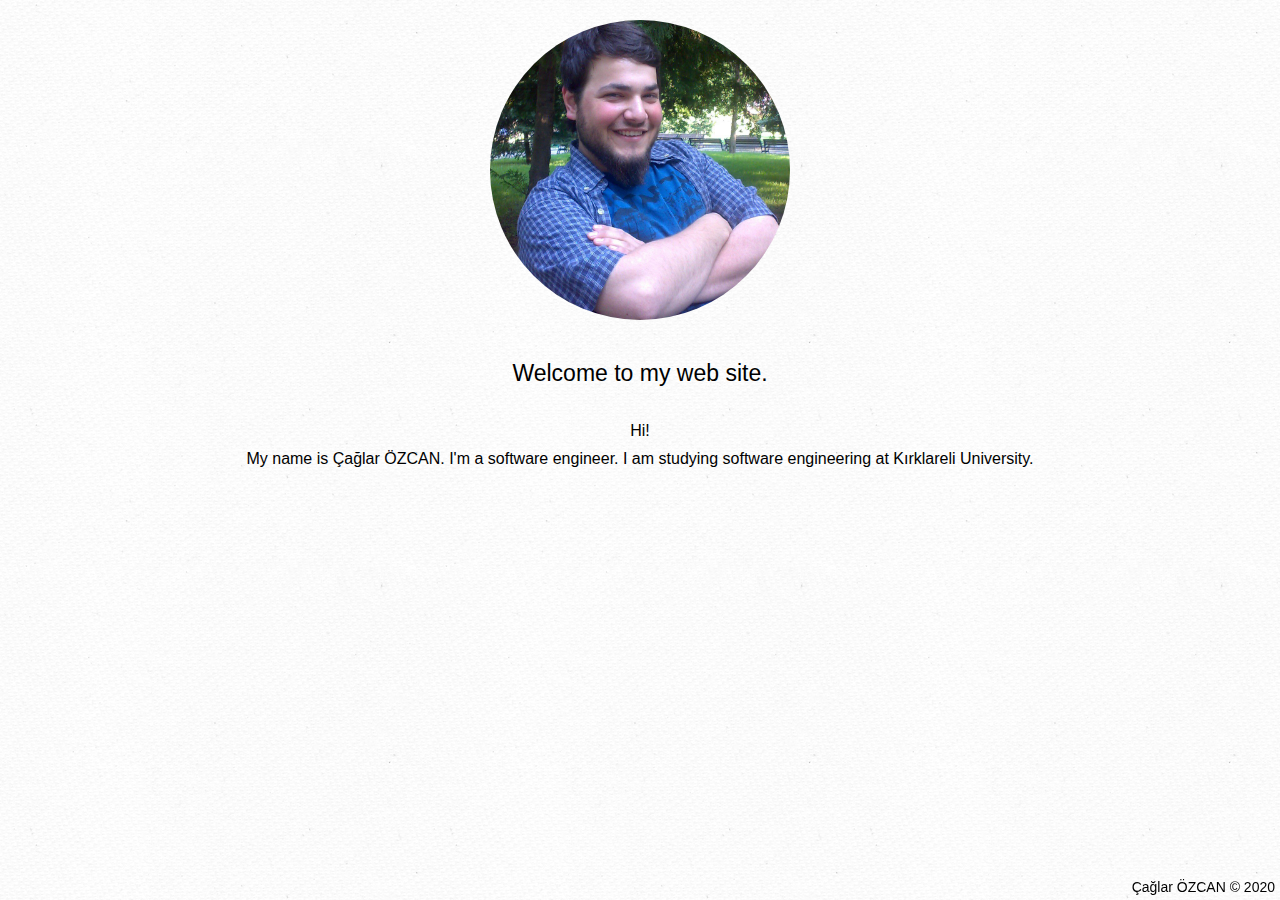
==== index.html @ 8995b4f0 "Add files via upload" ====
<!DOCTYPE html>
<html lang="en">
<head>
    <meta charset="UTF-8">
    <meta name="viewport" content="width=device-width, initial-scale=1.0">
    <title>Çağlar ÖZCAN Personal Web Site</title>
    <link rel="stylesheet" href="Content/style/style.css">
</head>
<body>

    <header></header>

    <div id="content">

        <h1>Welcome to my web site.</h1>

        <p>
            Hi!
        </p>

        <p>
            My name is Çağlar ÖZCAN. I'm a software engineer. I am studying software engineering at Kırklareli University.
        </p>

    </div>

    <footer>
        Çağlar ÖZCAN &copy; 2020
    </footer>

</body>
</html>
---- Content/style/style.css ----
html, body, div, p, span, ol, ul, li, a, header, section, nav, footer{
    box-sizing: border-box;
    margin: 0;
    padding: 0;
    font-size: 100%;
    font-family: 'Lucida Sans', 'Lucida Sans Regular', 'Lucida Grande', 'Lucida Sans Unicode', Geneva, Verdana, sans-serif;
}

body {
    background: url(../images/bg.jpg);
}

ul {
    list-style-type: none;
}

a{
    color:#0088cc;
    text-decoration: none;
}

a:hover{
    text-decoration: underline;
}

header{
    width:300px;
    height: 300px;
    margin: 20px auto;
    border-radius: 150px;
    background: url(../images/profile.jpg) no-repeat center;
    background-size: cover;
}

#content{
    width:900px;
    margin: 0 auto;
}

#content h1{
    display: block;
    width:100%;
    text-align: center;
    font-weight: 500;
    font-size: 23px;
    margin:40px 0 30px 0;
}

#content p{
    display: block;
    padding:5px;
    text-align: center;
}

footer{
    position: fixed;
    bottom:0;
    left:0;
    right:0;
    padding:5px;
    text-align: right;
    font-size:14px;
}
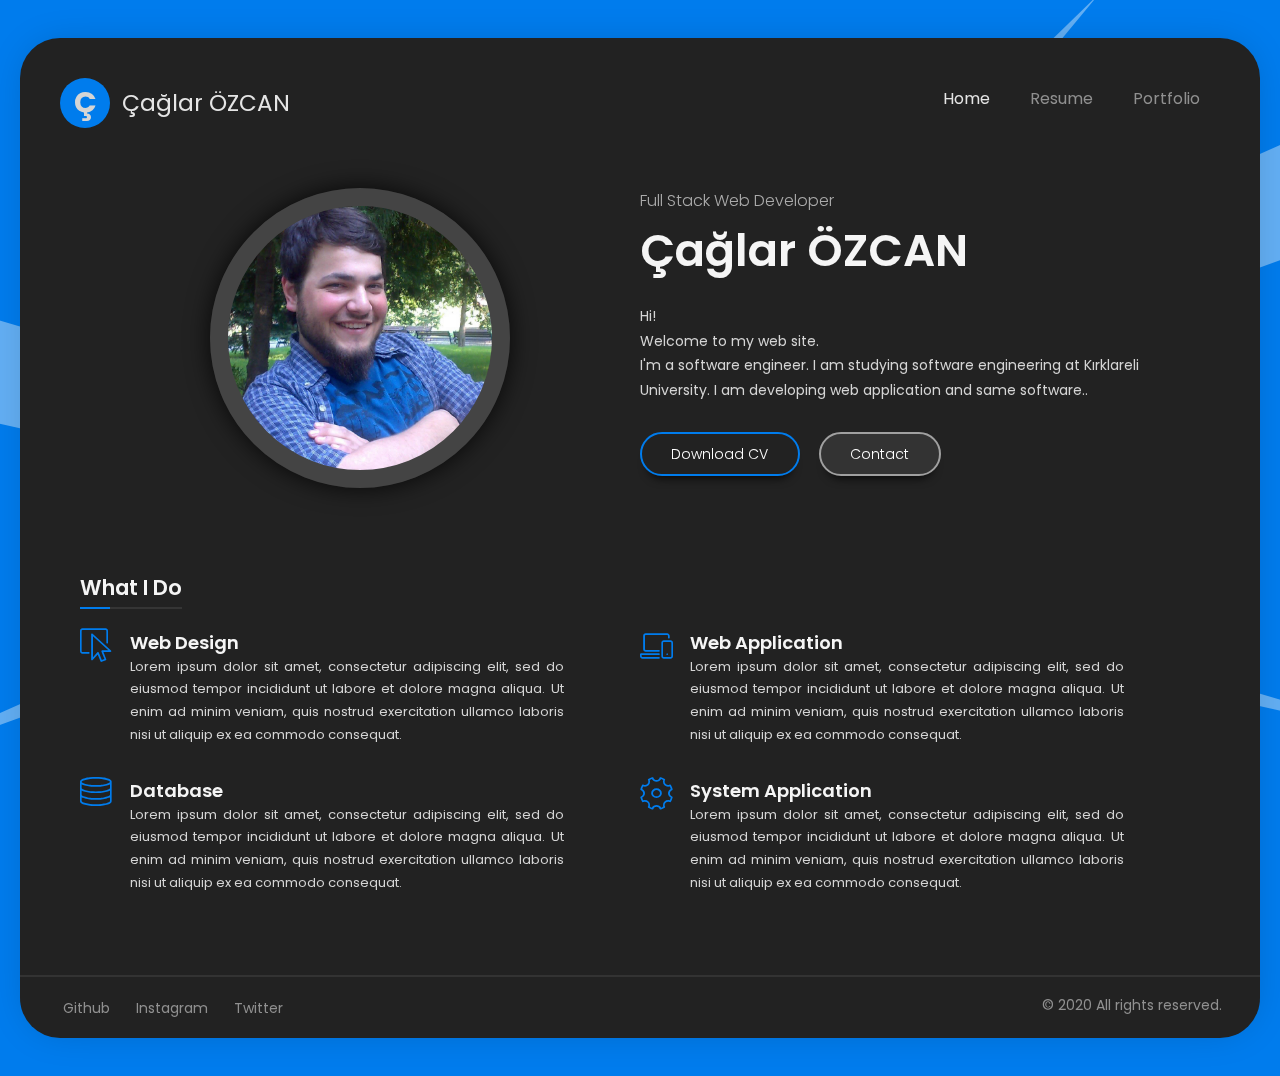
==== commit 4b9cac6f: "Add files via upload" ====
--- a/index.html
+++ b/index.html
@@ -1,32 +1,145 @@
-<!DOCTYPE html>
+﻿<!DOCTYPE html>
 <html lang="en">
 <head>
-    <meta charset="UTF-8">
-    <meta name="viewport" content="width=device-width, initial-scale=1.0">
-    <title>Çağlar ÖZCAN Personal Web Site</title>
-    <link rel="stylesheet" href="Content/style/style.css">
+	<meta charset="UTF-8">
+	<meta name="viewport" content="width=device-width, initial-scale=1.0">
+	<title>Çağlar ÖZCAN | Personal Web Site</title>
+	<link href="Content/style/style.css" rel="stylesheet" />
+	<link href="Content/style/linearicons.css" rel="stylesheet" />
+	<link href="Content/images/logo.png" rel="icon" />
 </head>
 <body>
 
-    <header></header>
+	<div id="up-button">
+		<span class="lnr lnr-chevron-up"></span>
+	</div>
 
-    <div id="content">
+	<div id="content" class="transition-flip-in-right animated">
+		<!--Header-->
+		<header>
+			<div class="logo">
+				<span>Ç</span>
+				<p>Çağlar ÖZCAN</p>
+			</div>
+			<ul class="menu">
+				<li class="active"><a href="/index.html">Home</a></li>
+				<li><a href="/resume.html">Resume</a></li>
+				<li><a href="/portfolio.html">Portfolio</a></li>
+			</ul>
+		</header>
+		<!--Header-->
+		<!--Page Content-->
+		<div class="page-content">
+			<!--Page Slider-->
+			<div class="page-slider">
+				<div class="left">
+					<div class="home-photo">
 
-        <h1>Welcome to my web site.</h1>
+					</div>
+				</div>
+				<div class="right">
+					<h4> Full Stack Web Developer</h4>
+					<h1>Çağlar ÖZCAN</h1>
+					<p>
+						Hi!<br />
+						Welcome to my web site.<br />
+						I'm a software engineer. I am studying software engineering at Kırklareli University. I am developing web application and same software..
+					</p>
+					<p>
+						<a href="#" class="btn btn-primary">Download CV</a>
+						<a href="mailto:cglrozcan@gmail.com" class="btn btn-secondery">Contact</a>
+					</p>
+				</div>
+			</div>
+			<!--Page Slider-->
+			<!--What I Do-->
+			<div class="block">
+				<div class="block-title">
+					<h2>What I Do</h2>
+				</div>
+				<div class="block-content">
+					<!--İtem row-->
+					<div class="item-row">
+						<div class="item">
+							<div class="item-logo">
+								<span class="lnr lnr-select"></span>
+							</div>
+							<div class="item-content">
+								<h4>Web Design</h4>
+								<p>
+									Lorem ipsum dolor sit amet, consectetur adipiscing elit, sed do eiusmod tempor incididunt ut labore et dolore magna aliqua. Ut enim ad minim veniam, quis nostrud exercitation ullamco laboris nisi ut aliquip ex ea commodo consequat.
+								</p>
+							</div>
+						</div>
 
-        <p>
-            Hi!
-        </p>
+						<div class="item">
+							<div class="item-logo">
+								<span class="lnr lnr-laptop-phone"></span>
+							</div>
+							<div class="item-content">
+								<h4>Web Application</h4>
+								<p>
+									Lorem ipsum dolor sit amet, consectetur adipiscing elit, sed do eiusmod tempor incididunt ut labore et dolore magna aliqua. Ut enim ad minim veniam, quis nostrud exercitation ullamco laboris nisi ut aliquip ex ea commodo consequat.
+								</p>
+							</div>
+						</div>
+					</div>
+					<!--İtem row-->
+					<!--İtem row-->
+					<div class="item-row">
+						<div class="item">
+							<div class="item-logo">
+								<span class="lnr lnr-database"></span>
+							</div>
+							<div class="item-content">
+								<h4>Database</h4>
+								<p>
+									Lorem ipsum dolor sit amet, consectetur adipiscing elit, sed do eiusmod tempor incididunt ut labore et dolore magna aliqua. Ut enim ad minim veniam, quis nostrud exercitation ullamco laboris nisi ut aliquip ex ea commodo consequat.
+								</p>
+							</div>
+						</div>
 
-        <p>
-            My name is Çağlar ÖZCAN. I'm a software engineer. I am studying software engineering at Kırklareli University.
-        </p>
+						<div class="item">
+							<div class="item-logo">
+								<span class="lnr lnr-cog"></span>
+							</div>
+							<div class="item-content">
+								<h4>System Application</h4>
+								<p>
+									Lorem ipsum dolor sit amet, consectetur adipiscing elit, sed do eiusmod tempor incididunt ut labore et dolore magna aliqua. Ut enim ad minim veniam, quis nostrud exercitation ullamco laboris nisi ut aliquip ex ea commodo consequat.
+								</p>
+							</div>
+						</div>
+					</div>
+					<!--İtem row-->
+				</div>
+			</div>
+			<!--What I Do-->
 
-    </div>
+		</div>
+		<!--Page Content-->
+		<!--Footer-->
+		<footer>
 
-    <footer>
-        Çağlar ÖZCAN &copy; 2020
-    </footer>
+			<ul class="social">
+				<li>
+					<a href="https://github.com/caglarozcan" target="_blank">Github</a>
+				</li>
+				<li>
+					<a href="https://www.instagram.com/cahoocan" target="_blank">Instagram</a>
+				</li>
+				<li>
+					<a href="https://twitter.com/cglrozcn" target="_blank">Twitter</a>
+				</li>
+			</ul>
+
+			<div class="copy-text">
+				&copy; 2020 All rights reserved.
+			</div>
+
+		</footer>
+		<!--Footer-->
+	</div>
 
 </body>
 </html>--- a/Content/style/style.css
+++ b/Content/style/style.css
@@ -1,63 +1,627 @@
-html, body, div, p, span, ol, ul, li, a, header, section, nav, footer{
-    box-sizing: border-box;
-    margin: 0;
-    padding: 0;
-    font-size: 100%;
-    font-family: 'Lucida Sans', 'Lucida Sans Regular', 'Lucida Grande', 'Lucida Sans Unicode', Geneva, Verdana, sans-serif;
+﻿@import 'https://fonts.googleapis.com/css?family=Poppins:200,200i,300,300i,400,400i,500,500i,600,600i,700,700i';
+
+html, body, div, a, span, ul, ol, li, h1, h2, h3, h4, header, nav, section, article, footer, p {
+	box-sizing: border-box;
+	margin: 0;
+	padding: 0;
+	font-family: 'Poppins', sans-serif;
+}
+
+body, div {
+	font-size: 100%;
 }
 
 body {
-    background: url(../images/bg.jpg);
-}
-
-ul {
-    list-style-type: none;
-}
-
-a{
-    color:#0088cc;
-    text-decoration: none;
-}
-
-a:hover{
-    text-decoration: underline;
-}
-
-header{
-    width:300px;
-    height: 300px;
-    margin: 20px auto;
-    border-radius: 150px;
-    background: url(../images/profile.jpg) no-repeat center;
-    background-size: cover;
-}
-
-#content{
-    width:900px;
-    margin: 0 auto;
-}
-
-#content h1{
-    display: block;
-    width:100%;
-    text-align: center;
-    font-weight: 500;
-    font-size: 23px;
-    margin:40px 0 30px 0;
-}
-
-#content p{
-    display: block;
-    padding:5px;
-    text-align: center;
-}
-
-footer{
-    position: fixed;
-    bottom:0;
-    left:0;
-    right:0;
-    padding:5px;
-    text-align: right;
-    font-size:14px;
+	background: url(../images/main_bg.png) no-repeat #007CED;
+	background-size: cover;
+	background-attachment: fixed;
+	background-position: center center;
+	background-repeat: no-repeat;
+}
+
+/* width */
+::-webkit-scrollbar {
+	width: 5px;
+}
+
+/* Track */
+::-webkit-scrollbar-track {
+	background: #f1f1f1;
+}
+
+/* Handle */
+::-webkit-scrollbar-thumb {
+	background: #888;
+}
+
+	/* Handle on hover */
+	::-webkit-scrollbar-thumb:hover {
+		background: #888;
+	}
+
+#content {
+	width: 1240px;
+	margin: 40px auto 40px auto;
+	color: #d5d5d5;
+	display: flex;
+	flex-flow: column;
+	position: relative;
+	-webkit-box-flex: 0;
+	-ms-flex: 0 0 100%;
+	flex: 0 0 100%;
+	max-width: 1240px;
+	margin: 3% auto;
+	padding: 40px 0 0 0;
+	background-color: #222;
+	-webkit-box-shadow: 0 0 40px -10px rgba(0,0,0,.2);
+	-moz-box-shadow: 0 0 40px -10px rgba(0,0,0,.2);
+	box-shadow: 0 0 40px -10px rgba(0,0,0,.2);
+	border-radius: 40px;
+	-webkit-backface-visibility: hidden;
+	-moz-backface-visibility: hidden;
+	backface-visibility: hidden;
+	-webkit-box-direction: normal;
+}
+
+header {
+	width: 100%;
+	display: flex;
+	justify-content: space-between;
+	padding: 0 40px;
+}
+
+
+	header .logo span {
+		display: inline-block;
+		width: 50px;
+		height: 50px;
+		font-size: 30px;
+		background: #007CED;
+		border-radius: 25px;
+		text-align: center;
+		padding-top: 2px;
+		vertical-align: middle;
+		font-weight: 700;
+	}
+
+	header .logo p {
+		display: inline-block;
+		padding: 0 0 0 8px;
+		font-size: 23px;
+		vertical-align: middle;
+		color: #e5e5e5;
+	}
+
+	header .menu {
+		list-style-type: none;
+		display: table;
+	}
+
+		header .menu:after {
+			clear: both;
+		}
+
+		header .menu li {
+			float: left;
+			padding: 8px 20px;
+		}
+
+			header .menu li.active a {
+				color: #e5e5e5;
+			}
+
+			header .menu li a {
+				color: #909090;
+				text-decoration: none;
+			}
+
+				header .menu li a:hover {
+					color: #e5e5e5;
+				}
+
+.page-content {
+	display: block;
+	padding: 60px 60px 0 60px;
+}
+
+.page-slider {
+	width: 100%;
+	display: flex;
+	justify-content: space-between;
+}
+
+	.page-slider .left {
+		width: 50%;
+		text-align: center;
+	}
+
+	.page-slider .right {
+		width: 50%;
+	}
+
+	.page-slider .left .home-photo {
+		display: inline-block;
+		position: relative;
+		width: 300px;
+		height: 300px;
+		border-radius: 1000px;
+		overflow: hidden;
+		background-color: #444;
+		border: 18px solid #444;
+		-webkit-box-shadow: 0 0 25px 0 rgba(0,0,0,.8);
+		-moz-box-shadow: 0 0 25px 0 rgba(0,0,0,.8);
+		box-shadow: 0 0 25px 0 rgba(0,0,0,.8);
+		background: url(../images/profile.jpg) no-repeat center center;
+		background-size: cover;
+	}
+
+.page-content .right h4 {
+	font-size: 16px;
+	color: #aaa;
+	font-weight: 300;
+	margin-bottom: 10px;
+}
+
+.page-content .right h1 {
+	font-weight: 600;
+	font-style: normal;
+	color: #f5f5f5;
+	margin-bottom: 25px;
+	font-size: 45px;
+	line-height: 56px;
+}
+
+.page-content .right p {
+	font-size: 14px;
+	color: #d5d5d5;
+	margin: 0 0 10px 0;
+	line-height: 1.75em;
+}
+
+	.page-content .right p .btn {
+		margin-top: 20px;
+	}
+
+.page-title {
+	width: 100%;
+	position: relative;
+	background-color: #252525;
+	border-top: 2px solid #333;
+	border-bottom: 2px solid #333;
+	margin-top: 30px;
+	padding: 50px 60px;
+}
+
+	.page-title .page-subtitle {
+		display: inline-block;
+		position: absolute;
+		top: 0;
+		right: 70px;
+	}
+
+		.page-title .page-subtitle h4 {
+			color: #aaa;
+			font-weight: 400;
+			font-size: 14px;
+			margin: 1.33em 0;
+		}
+
+	.page-title h1 {
+		font-weight: 600;
+		font-style: normal;
+		color: #f5f5f5;
+		font-size: 44px;
+	}
+
+.block {
+	width: 100%;
+	margin: 80px 0 50px 0;
+}
+
+	.block .block-title {
+		width: 100%;
+		display: block;
+		margin-bottom: 20px;
+	}
+
+		.block .block-title h2 {
+			font-weight: 600;
+			font-style: normal;
+			color: #f5f5f5;
+			font-size: 21px;
+			line-height: 1.2;
+			display: inline-block;
+			position: relative;
+			padding-bottom: 8px;
+		}
+
+			.block .block-title h2:before {
+				display: block;
+				position: absolute;
+				content: '';
+				width: 100%;
+				background-color: #353535;
+				height: 2px;
+				bottom: 0;
+			}
+
+			.block .block-title h2:after {
+				display: block;
+				position: absolute;
+				content: '';
+				width: 30px;
+				background-color: #007ced;
+				height: 2px;
+				bottom: 0;
+			}
+
+	.block .block-content {
+		width: 100%;
+		display: block;
+	}
+
+		.block .block-content .item-row {
+			display: flex;
+			justify-content: space-between;
+			width: 100%;
+		}
+
+			.block .block-content .item-row .item {
+				width: 50%;
+				display: flex;
+				justify-content: space-between;
+				margin-bottom: 30px;
+			}
+
+				.block .block-content .item-row .item .item-logo {
+					width: 50px;
+				}
+
+					.block .block-content .item-row .item .item-logo span {
+						font-size: 33px;
+						color: #007ced
+					}
+
+				.block .block-content .item-row .item .item-content {
+					width: calc(100% - 50px);
+				}
+
+					.block .block-content .item-row .item .item-content p {
+						display: block;
+						color: #d5d5d5;
+						font-weight: 400;
+						font-style: normal;
+						line-height: 1.75em;
+						font-size: 13px;
+						text-align: justify;
+						width: 85%;
+					}
+
+				.block .block-content .item-row .item h4 {
+					font-weight: 600;
+					font-style: normal;
+					color: #f5f5f5;
+					font-size: 18px;
+				}
+
+.resume {
+	width: 100%;
+	display: flex;
+	justify-content: space-between;
+	align-content: normal;
+	margin-bottom: 80px;
+}
+
+	.resume .section {
+		width: 50%;
+	}
+
+		.resume .section .section-title {
+			display: block;
+			width: 100%;
+			margin-bottom: 20px;
+		}
+
+			.resume .section .section-title h2 {
+				font-weight: 600;
+				font-style: normal;
+				color: #f5f5f5;
+				font-size: 21px;
+				line-height: 1.2;
+				display: inline-block;
+				position: relative;
+				padding-bottom: 8px;
+			}
+
+				.resume .section .section-title h2:before {
+					display: block;
+					position: absolute;
+					content: '';
+					width: 100%;
+					background-color: #353535;
+					height: 2px;
+					bottom: 0;
+				}
+
+				.resume .section .section-title h2:after {
+					display: block;
+					position: absolute;
+					content: '';
+					width: 30px;
+					background-color: #007ced;
+					height: 2px;
+					bottom: 0;
+				}
+
+/*
+	TIME LINE
+*/
+.time-line {
+	width: 92%;
+	display: block;
+	position: relative;
+	margin-left: 15px;
+	border-left: 1px solid #444;
+	border-bottom: 1px solid #444;
+	padding: 20px 8px 8px 8px;
+}
+
+	.time-line:last-child {
+		border-bottom: none;
+	}
+
+	.time-line .time-line-date {
+		display: inline-block;
+		position: relative;
+		font-size: 12px;
+		font-weight: 500;
+		margin: 0 0 5px -25px;
+		color: #d5d5d5;
+		background-color: #222;
+		padding: 0 12px;
+		line-height: 23px;
+		border: 2px solid #007ced;
+		border-radius: 30px;
+	}
+
+	.time-line .time-line-desc {
+		display: inline-block;
+		font-size: 12px;
+		color: #aaa;
+		opacity: .7;
+		margin-left: 5px;
+	}
+
+	.time-line p {
+		display: block;
+		width: 100%;
+		font-size: 13px;
+		color: #d5d5d5;
+		line-height: 1.75em;
+		padding: 15px;
+	}
+
+/*
+	SKILLS
+*/
+.skill {
+	width: 92%;
+	margin-bottom: 20px;
+}
+
+	.skill .title {
+		width: 100%;
+		display: flex;
+		justify-content: space-between;
+		align-content: center;
+	}
+
+		.skill .title h5 {
+			font-size: 13px;
+			line-height: 1.1em;
+			position: relative;
+			float: left;
+			margin: 0 0 4px;
+			color: #ccc;
+			font-weight: 600;
+		}
+
+		.skill .title .skill-value {
+			font-size: 11px;
+			line-height: 1.1em;
+			position: relative;
+			float: right;
+			margin: 0 0 4px;
+			color: #888;
+		}
+
+	.skill .skill-progress {
+		position: relative;
+		border: 2px solid #444;
+		border-radius: 8px;
+		height: 12px;
+		width: 100%;
+	}
+
+		.skill .skill-progress .percent {
+			background-color: #007ced;
+			border: 2px solid #222;
+			border-radius: 9px;
+			height: 8px;
+			padding: 0;
+		}
+
+/*
+	PORTFOLIO
+*/
+
+.portfolio {
+	width: 100%;
+	display: flex;
+	justify-content: space-between;
+	margin-bottom: 60px;
+}
+
+	.portfolio .portfolio-item {
+		width: 48%;
+		border: 2px solid #444;
+		border-radius: 8px;
+		padding: 12px;
+	}
+
+		.portfolio .portfolio-item .portfolio-img {
+			width: 100%;
+			text-align: center;
+			height: 200px;
+			display: flex;
+			align-items: center;
+			justify-content: center;
+		}
+
+			.portfolio .portfolio-item .portfolio-img img {
+				max-height: 160px;
+			}
+
+		.portfolio .portfolio-item p {
+			font-size: 14px;
+			padding: 5px;
+			text-align: justify;
+			display: inline-block;
+			color: #d5d5d5;
+		}
+
+/*
+	FORM ITEMS
+*/
+.btn {
+	display: inline-block;
+	border: 2px solid #a0a0a0;
+	border-radius: 25px;
+	position: relative;
+	padding: .8em 2.1em;
+	box-shadow: 0 10px 10px -8px rgba(0,0,0,.78);
+	text-decoration: none;
+	cursor: pointer;
+	font-size: 14px;
+	font-weight: 300;
+	line-height: 1.2;
+	transition: all .3s ease-in-out;
+	margin-right: 15px;
+}
+
+.btn-secondery {
+	color: #fff;
+	background-color: #333;
+}
+
+.btn-primary {
+	border-color: #007ced;
+	color: #fff;
+}
+
+.btn-secondery:hover {
+	background: #D5D5D5;
+	border-color: #d5d5d5;
+	color: #333;
+}
+
+.btn-primary:hover {
+	background: #007ced;
+	color: #fff;
+}
+
+
+footer {
+	display: flex;
+	justify-content: space-between;
+	padding: 10px 30px;
+	width: 100%;
+	border-top: 2px solid #333;
+	border-bottom-left-radius: 40px;
+	border-bottom-right-radius: 40px;
+	align-content: center;
+}
+
+	footer .social {
+		list-style-type: none;
+		display: table;
+	}
+
+		footer .social:after {
+			clear: both;
+		}
+
+
+		footer .social li {
+			float: left;
+			padding: 8px 13px;
+		}
+
+			footer .social li a {
+				color: #909090;
+				text-decoration: none;
+				font-size: 14px;
+			}
+
+				footer .social li a:hover {
+					color: #e5e5e5;
+				}
+
+	footer .copy-text {
+		display: inline-block;
+		padding: 8px;
+		color: #909090;
+		font-size: 14px;
+	}
+
+#up-button{
+	position:fixed;
+	width:50px;
+	height:50px;
+	font-size:25px;
+	bottom:20px;
+	right:20px;
+	border-radius:25px;
+	background:#333;
+	color:#888;
+	cursor:pointer;
+	text-align:center;
+	padding:8px 0 0 2px;
+	display:none;
+}
+
+#up-button:hover{
+	color:#007CED;
+}
+
+/*
+	PAGE ANIMATION
+*/
+
+.animated {
+	-webkit-animation-duration: 1s;
+	animation-duration: 1s;
+	-webkit-animation-fill-mode: both;
+	animation-fill-mode: both
+}
+@-webkit-keyframes flipInLeft {
+	from {
+		-webkit-transform: translateZ(-1000px) rotateY(-90deg);
+		opacity: .2
+	}
+}
+
+@keyframes flipInLeft {
+	from {
+		-webkit-transform: translateZ(-1000px) rotateY(-90deg);
+		transform: translateZ(-1000px) rotateY(-90deg);
+		opacity: .2
+	}
+}
+
+.transition-flip-in-right {
+	-webkit-transform-origin: 50% 50%;
+	transform-origin: 50% 50%;
+	-webkit-animation: flipInLeft .5s both ease-out;
+	animation: flipInLeft .5s both ease-out
 }--- a/Content/style/linearicons.css
+++ b/Content/style/linearicons.css
@@ -0,0 +1,536 @@
+@font-face {
+	font-family: 'Linearicons-Free';
+	src:url('../fonts/Linearicons-Free.eot?w118d');
+	src:url('../fonts/Linearicons-Free.eot?#iefixw118d') format('embedded-opentype'),
+		url('../fonts/Linearicons-Free.woff2?w118d') format('woff2'),
+		url('../fonts/Linearicons-Free.woff?w118d') format('woff'),
+		url('../fonts/Linearicons-Free.ttf?w118d') format('truetype'),
+		url('../fonts/Linearicons-Free.svg?w118d#Linearicons-Free') format('svg');
+	font-weight: normal;
+	font-style: normal;
+}
+
+.lnr {
+	font-family: 'Linearicons-Free';
+	speak: none;
+	font-style: normal;
+	font-weight: normal;
+	font-variant: normal;
+	text-transform: none;
+	line-height: 1;
+
+	/* Better Font Rendering =========== */
+	-webkit-font-smoothing: antialiased;
+	-moz-osx-font-smoothing: grayscale;
+}
+
+.lnr-home:before {
+	content: "\e800";
+}
+.lnr-apartment:before {
+	content: "\e801";
+}
+.lnr-pencil:before {
+	content: "\e802";
+}
+.lnr-magic-wand:before {
+	content: "\e803";
+}
+.lnr-drop:before {
+	content: "\e804";
+}
+.lnr-lighter:before {
+	content: "\e805";
+}
+.lnr-poop:before {
+	content: "\e806";
+}
+.lnr-sun:before {
+	content: "\e807";
+}
+.lnr-moon:before {
+	content: "\e808";
+}
+.lnr-cloud:before {
+	content: "\e809";
+}
+.lnr-cloud-upload:before {
+	content: "\e80a";
+}
+.lnr-cloud-download:before {
+	content: "\e80b";
+}
+.lnr-cloud-sync:before {
+	content: "\e80c";
+}
+.lnr-cloud-check:before {
+	content: "\e80d";
+}
+.lnr-database:before {
+	content: "\e80e";
+}
+.lnr-lock:before {
+	content: "\e80f";
+}
+.lnr-cog:before {
+	content: "\e810";
+}
+.lnr-trash:before {
+	content: "\e811";
+}
+.lnr-dice:before {
+	content: "\e812";
+}
+.lnr-heart:before {
+	content: "\e813";
+}
+.lnr-star:before {
+	content: "\e814";
+}
+.lnr-star-half:before {
+	content: "\e815";
+}
+.lnr-star-empty:before {
+	content: "\e816";
+}
+.lnr-flag:before {
+	content: "\e817";
+}
+.lnr-envelope:before {
+	content: "\e818";
+}
+.lnr-paperclip:before {
+	content: "\e819";
+}
+.lnr-inbox:before {
+	content: "\e81a";
+}
+.lnr-eye:before {
+	content: "\e81b";
+}
+.lnr-printer:before {
+	content: "\e81c";
+}
+.lnr-file-empty:before {
+	content: "\e81d";
+}
+.lnr-file-add:before {
+	content: "\e81e";
+}
+.lnr-enter:before {
+	content: "\e81f";
+}
+.lnr-exit:before {
+	content: "\e820";
+}
+.lnr-graduation-hat:before {
+	content: "\e821";
+}
+.lnr-license:before {
+	content: "\e822";
+}
+.lnr-music-note:before {
+	content: "\e823";
+}
+.lnr-film-play:before {
+	content: "\e824";
+}
+.lnr-camera-video:before {
+	content: "\e825";
+}
+.lnr-camera:before {
+	content: "\e826";
+}
+.lnr-picture:before {
+	content: "\e827";
+}
+.lnr-book:before {
+	content: "\e828";
+}
+.lnr-bookmark:before {
+	content: "\e829";
+}
+.lnr-user:before {
+	content: "\e82a";
+}
+.lnr-users:before {
+	content: "\e82b";
+}
+.lnr-shirt:before {
+	content: "\e82c";
+}
+.lnr-store:before {
+	content: "\e82d";
+}
+.lnr-cart:before {
+	content: "\e82e";
+}
+.lnr-tag:before {
+	content: "\e82f";
+}
+.lnr-phone-handset:before {
+	content: "\e830";
+}
+.lnr-phone:before {
+	content: "\e831";
+}
+.lnr-pushpin:before {
+	content: "\e832";
+}
+.lnr-map-marker:before {
+	content: "\e833";
+}
+.lnr-map:before {
+	content: "\e834";
+}
+.lnr-location:before {
+	content: "\e835";
+}
+.lnr-calendar-full:before {
+	content: "\e836";
+}
+.lnr-keyboard:before {
+	content: "\e837";
+}
+.lnr-spell-check:before {
+	content: "\e838";
+}
+.lnr-screen:before {
+	content: "\e839";
+}
+.lnr-smartphone:before {
+	content: "\e83a";
+}
+.lnr-tablet:before {
+	content: "\e83b";
+}
+.lnr-laptop:before {
+	content: "\e83c";
+}
+.lnr-laptop-phone:before {
+	content: "\e83d";
+}
+.lnr-power-switch:before {
+	content: "\e83e";
+}
+.lnr-bubble:before {
+	content: "\e83f";
+}
+.lnr-heart-pulse:before {
+	content: "\e840";
+}
+.lnr-construction:before {
+	content: "\e841";
+}
+.lnr-pie-chart:before {
+	content: "\e842";
+}
+.lnr-chart-bars:before {
+	content: "\e843";
+}
+.lnr-gift:before {
+	content: "\e844";
+}
+.lnr-diamond:before {
+	content: "\e845";
+}
+.lnr-linearicons:before {
+	content: "\e846";
+}
+.lnr-dinner:before {
+	content: "\e847";
+}
+.lnr-coffee-cup:before {
+	content: "\e848";
+}
+.lnr-leaf:before {
+	content: "\e849";
+}
+.lnr-paw:before {
+	content: "\e84a";
+}
+.lnr-rocket:before {
+	content: "\e84b";
+}
+.lnr-briefcase:before {
+	content: "\e84c";
+}
+.lnr-bus:before {
+	content: "\e84d";
+}
+.lnr-car:before {
+	content: "\e84e";
+}
+.lnr-train:before {
+	content: "\e84f";
+}
+.lnr-bicycle:before {
+	content: "\e850";
+}
+.lnr-wheelchair:before {
+	content: "\e851";
+}
+.lnr-select:before {
+	content: "\e852";
+}
+.lnr-earth:before {
+	content: "\e853";
+}
+.lnr-smile:before {
+	content: "\e854";
+}
+.lnr-sad:before {
+	content: "\e855";
+}
+.lnr-neutral:before {
+	content: "\e856";
+}
+.lnr-mustache:before {
+	content: "\e857";
+}
+.lnr-alarm:before {
+	content: "\e858";
+}
+.lnr-bullhorn:before {
+	content: "\e859";
+}
+.lnr-volume-high:before {
+	content: "\e85a";
+}
+.lnr-volume-medium:before {
+	content: "\e85b";
+}
+.lnr-volume-low:before {
+	content: "\e85c";
+}
+.lnr-volume:before {
+	content: "\e85d";
+}
+.lnr-mic:before {
+	content: "\e85e";
+}
+.lnr-hourglass:before {
+	content: "\e85f";
+}
+.lnr-undo:before {
+	content: "\e860";
+}
+.lnr-redo:before {
+	content: "\e861";
+}
+.lnr-sync:before {
+	content: "\e862";
+}
+.lnr-history:before {
+	content: "\e863";
+}
+.lnr-clock:before {
+	content: "\e864";
+}
+.lnr-download:before {
+	content: "\e865";
+}
+.lnr-upload:before {
+	content: "\e866";
+}
+.lnr-enter-down:before {
+	content: "\e867";
+}
+.lnr-exit-up:before {
+	content: "\e868";
+}
+.lnr-bug:before {
+	content: "\e869";
+}
+.lnr-code:before {
+	content: "\e86a";
+}
+.lnr-link:before {
+	content: "\e86b";
+}
+.lnr-unlink:before {
+	content: "\e86c";
+}
+.lnr-thumbs-up:before {
+	content: "\e86d";
+}
+.lnr-thumbs-down:before {
+	content: "\e86e";
+}
+.lnr-magnifier:before {
+	content: "\e86f";
+}
+.lnr-cross:before {
+	content: "\e870";
+}
+.lnr-menu:before {
+	content: "\e871";
+}
+.lnr-list:before {
+	content: "\e872";
+}
+.lnr-chevron-up:before {
+	content: "\e873";
+}
+.lnr-chevron-down:before {
+	content: "\e874";
+}
+.lnr-chevron-left:before {
+	content: "\e875";
+}
+.lnr-chevron-right:before {
+	content: "\e876";
+}
+.lnr-arrow-up:before {
+	content: "\e877";
+}
+.lnr-arrow-down:before {
+	content: "\e878";
+}
+.lnr-arrow-left:before {
+	content: "\e879";
+}
+.lnr-arrow-right:before {
+	content: "\e87a";
+}
+.lnr-move:before {
+	content: "\e87b";
+}
+.lnr-warning:before {
+	content: "\e87c";
+}
+.lnr-question-circle:before {
+	content: "\e87d";
+}
+.lnr-menu-circle:before {
+	content: "\e87e";
+}
+.lnr-checkmark-circle:before {
+	content: "\e87f";
+}
+.lnr-cross-circle:before {
+	content: "\e880";
+}
+.lnr-plus-circle:before {
+	content: "\e881";
+}
+.lnr-circle-minus:before {
+	content: "\e882";
+}
+.lnr-arrow-up-circle:before {
+	content: "\e883";
+}
+.lnr-arrow-down-circle:before {
+	content: "\e884";
+}
+.lnr-arrow-left-circle:before {
+	content: "\e885";
+}
+.lnr-arrow-right-circle:before {
+	content: "\e886";
+}
+.lnr-chevron-up-circle:before {
+	content: "\e887";
+}
+.lnr-chevron-down-circle:before {
+	content: "\e888";
+}
+.lnr-chevron-left-circle:before {
+	content: "\e889";
+}
+.lnr-chevron-right-circle:before {
+	content: "\e88a";
+}
+.lnr-crop:before {
+	content: "\e88b";
+}
+.lnr-frame-expand:before {
+	content: "\e88c";
+}
+.lnr-frame-contract:before {
+	content: "\e88d";
+}
+.lnr-layers:before {
+	content: "\e88e";
+}
+.lnr-funnel:before {
+	content: "\e88f";
+}
+.lnr-text-format:before {
+	content: "\e890";
+}
+.lnr-text-format-remove:before {
+	content: "\e891";
+}
+.lnr-text-size:before {
+	content: "\e892";
+}
+.lnr-bold:before {
+	content: "\e893";
+}
+.lnr-italic:before {
+	content: "\e894";
+}
+.lnr-underline:before {
+	content: "\e895";
+}
+.lnr-strikethrough:before {
+	content: "\e896";
+}
+.lnr-highlight:before {
+	content: "\e897";
+}
+.lnr-text-align-left:before {
+	content: "\e898";
+}
+.lnr-text-align-center:before {
+	content: "\e899";
+}
+.lnr-text-align-right:before {
+	content: "\e89a";
+}
+.lnr-text-align-justify:before {
+	content: "\e89b";
+}
+.lnr-line-spacing:before {
+	content: "\e89c";
+}
+.lnr-indent-increase:before {
+	content: "\e89d";
+}
+.lnr-indent-decrease:before {
+	content: "\e89e";
+}
+.lnr-pilcrow:before {
+	content: "\e89f";
+}
+.lnr-direction-ltr:before {
+	content: "\e8a0";
+}
+.lnr-direction-rtl:before {
+	content: "\e8a1";
+}
+.lnr-page-break:before {
+	content: "\e8a2";
+}
+.lnr-sort-alpha-asc:before {
+	content: "\e8a3";
+}
+.lnr-sort-amount-asc:before {
+	content: "\e8a4";
+}
+.lnr-hand:before {
+	content: "\e8a5";
+}
+.lnr-pointer-up:before {
+	content: "\e8a6";
+}
+.lnr-pointer-right:before {
+	content: "\e8a7";
+}
+.lnr-pointer-down:before {
+	content: "\e8a8";
+}
+.lnr-pointer-left:before {
+	content: "\e8a9";
+}
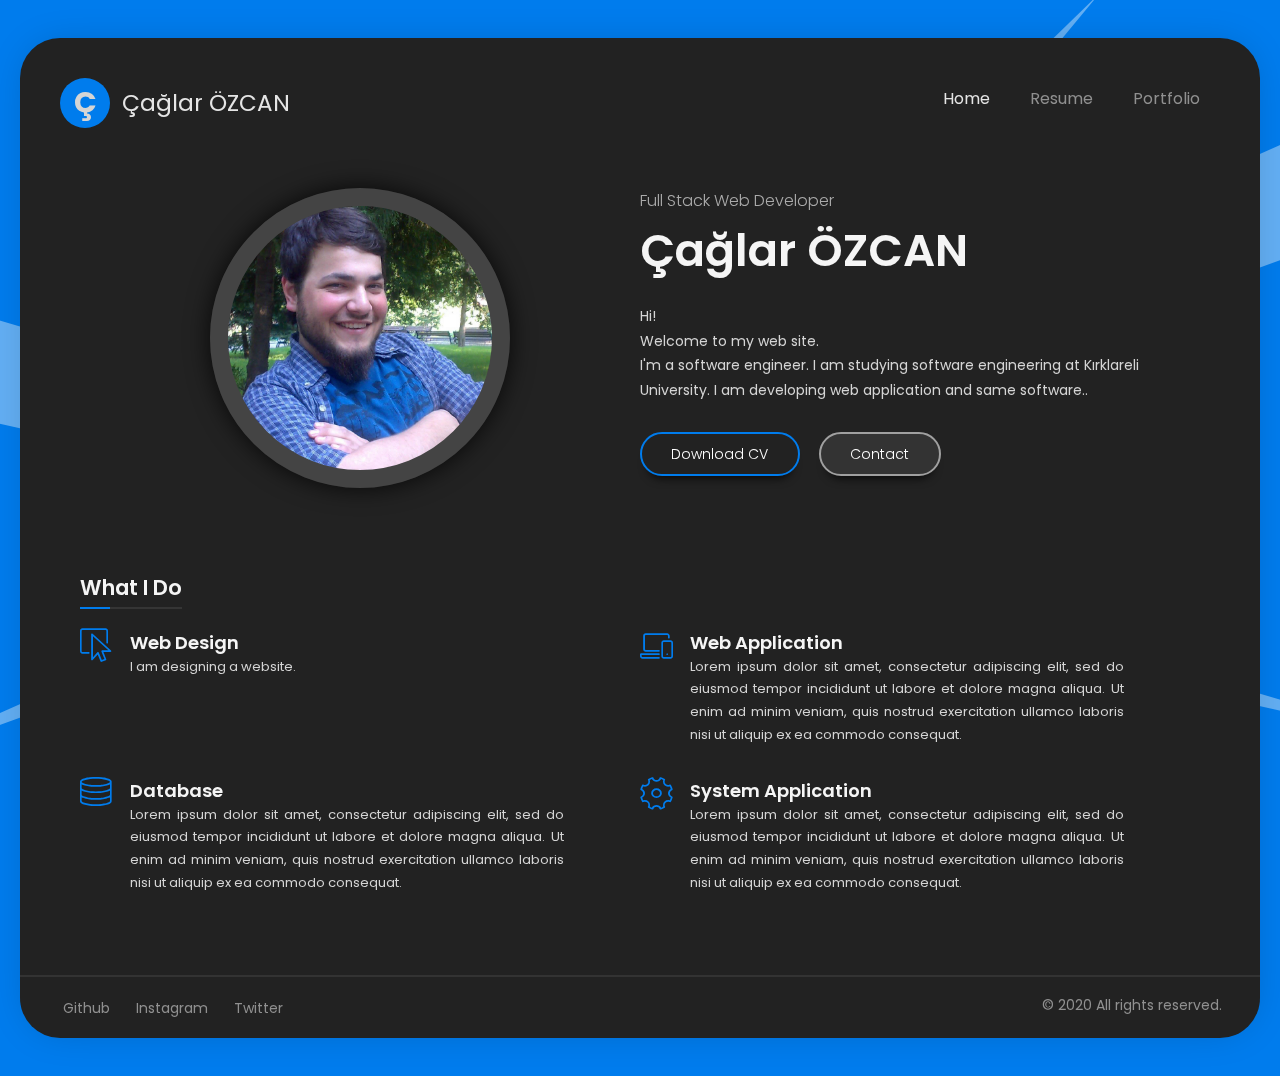
==== commit d932918c: "Add files via upload" ====
--- a/index.html
+++ b/index.html
@@ -67,7 +67,7 @@
 							<div class="item-content">
 								<h4>Web Design</h4>
 								<p>
-									Lorem ipsum dolor sit amet, consectetur adipiscing elit, sed do eiusmod tempor incididunt ut labore et dolore magna aliqua. Ut enim ad minim veniam, quis nostrud exercitation ullamco laboris nisi ut aliquip ex ea commodo consequat.
+									I am designing a website.
 								</p>
 							</div>
 						</div>
--- a/Content/style/style.css
+++ b/Content/style/style.css
@@ -316,13 +316,13 @@
 		width: 50%;
 	}
 
-		.resume .section .section-title {
+		.resume .section-title {
 			display: block;
 			width: 100%;
 			margin-bottom: 20px;
 		}
 
-			.resume .section .section-title h2 {
+			.resume .section-title h2 {
 				font-weight: 600;
 				font-style: normal;
 				color: #f5f5f5;
@@ -333,7 +333,7 @@
 				padding-bottom: 8px;
 			}
 
-				.resume .section .section-title h2:before {
+				.resume .section-title h2:before {
 					display: block;
 					position: absolute;
 					content: '';
@@ -343,7 +343,7 @@
 					bottom: 0;
 				}
 
-				.resume .section .section-title h2:after {
+				.resume .section-title h2:after {
 					display: block;
 					position: absolute;
 					content: '';
@@ -400,6 +400,26 @@
 		line-height: 1.75em;
 		padding: 15px;
 	}
+
+		.time-line a {
+			color: #007CED;
+			text-decoration: none;
+		}
+
+		.time-line a:hover {
+			text-decoration: underline;
+		}
+
+	.time-line h4 {
+		display: block;
+		width: 100%;
+		font-size: 15px;
+		color: #f8f8f8;
+		line-height: 1.75em;
+		padding: 15px 15px 0 15px;
+		font-weight: 400;
+	}
+
 
 /*
 	SKILLS
@@ -574,25 +594,25 @@
 		font-size: 14px;
 	}
 
-#up-button{
-	position:fixed;
-	width:50px;
-	height:50px;
-	font-size:25px;
-	bottom:20px;
-	right:20px;
-	border-radius:25px;
-	background:#333;
-	color:#888;
-	cursor:pointer;
-	text-align:center;
-	padding:8px 0 0 2px;
-	display:none;
-}
-
-#up-button:hover{
-	color:#007CED;
-}
+#up-button {
+	position: fixed;
+	width: 50px;
+	height: 50px;
+	font-size: 25px;
+	bottom: 20px;
+	right: 20px;
+	border-radius: 25px;
+	background: #333;
+	color: #888;
+	cursor: pointer;
+	text-align: center;
+	padding: 8px 0 0 2px;
+	display: none;
+}
+
+	#up-button:hover {
+		color: #007CED;
+	}
 
 /*
 	PAGE ANIMATION
@@ -604,6 +624,7 @@
 	-webkit-animation-fill-mode: both;
 	animation-fill-mode: both
 }
+
 @-webkit-keyframes flipInLeft {
 	from {
 		-webkit-transform: translateZ(-1000px) rotateY(-90deg);
@@ -624,4 +645,4 @@
 	transform-origin: 50% 50%;
 	-webkit-animation: flipInLeft .5s both ease-out;
 	animation: flipInLeft .5s both ease-out
-}+}
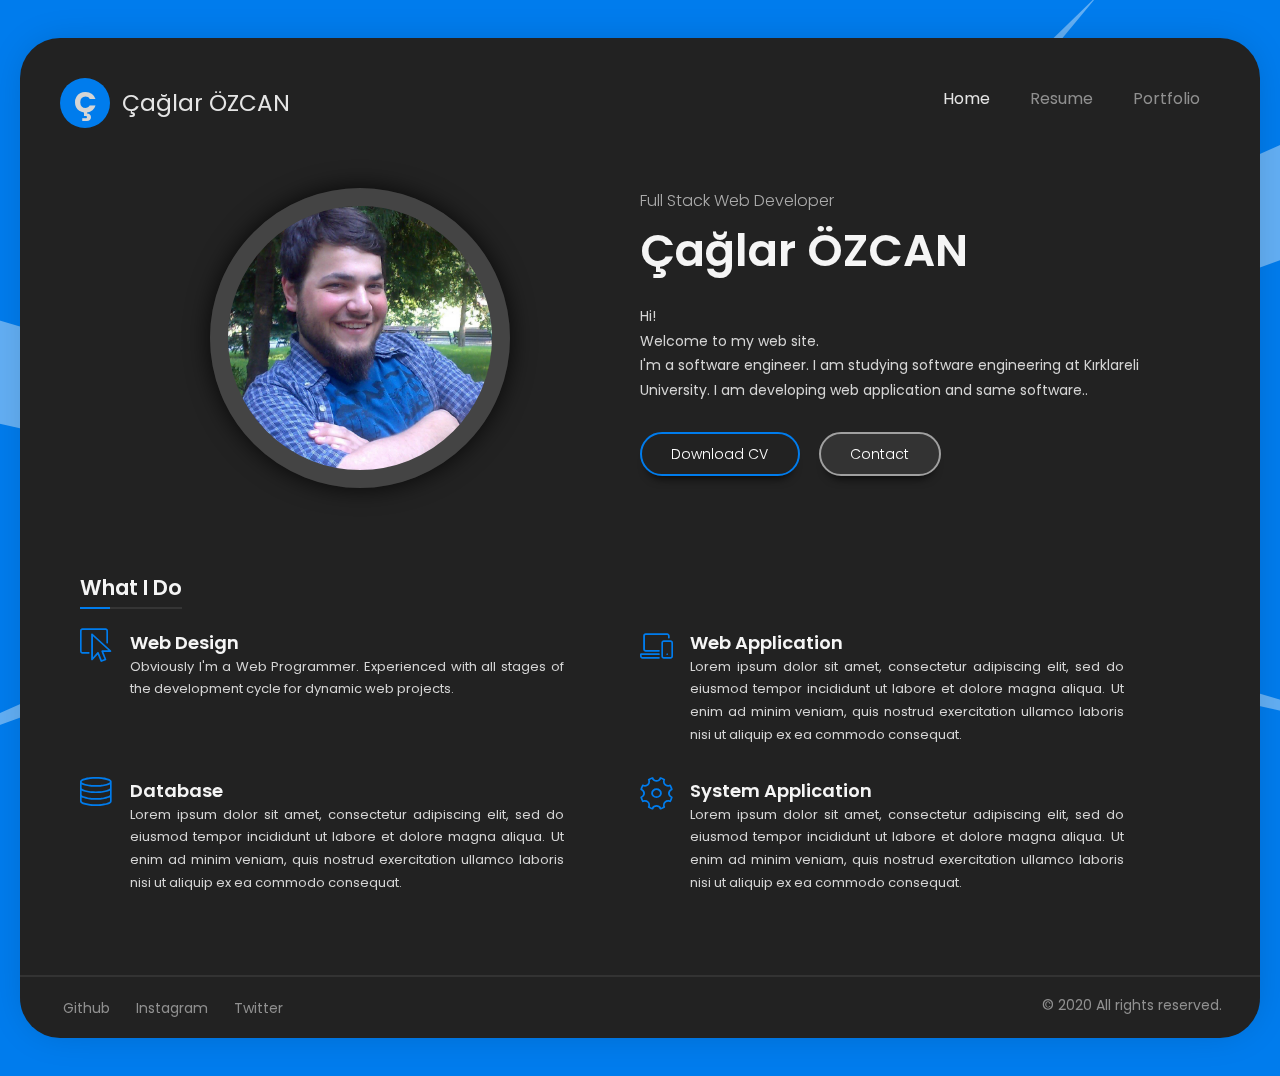
==== commit feacb4d3: "Add files via upload" ====
--- a/index.html
+++ b/index.html
@@ -67,7 +67,7 @@
 							<div class="item-content">
 								<h4>Web Design</h4>
 								<p>
-									I am designing a website.
+									Obviously I'm a Web Programmer. Experienced with all stages of the development cycle for dynamic web projects.
 								</p>
 							</div>
 						</div>
--- a/Content/style/style.css
+++ b/Content/style/style.css
@@ -353,6 +353,19 @@
 					bottom: 0;
 				}
 
+				.resume .section p{
+					display:block;
+				}
+
+					.resume .section p span {
+						display: inline-block;
+						background-color: #007CED;
+						border-radius: 3px;
+						color: #fff;
+						padding: 4px 10px;
+						margin: 3px 2px;
+						font-size: 13px;
+					}
 /*
 	TIME LINE
 */
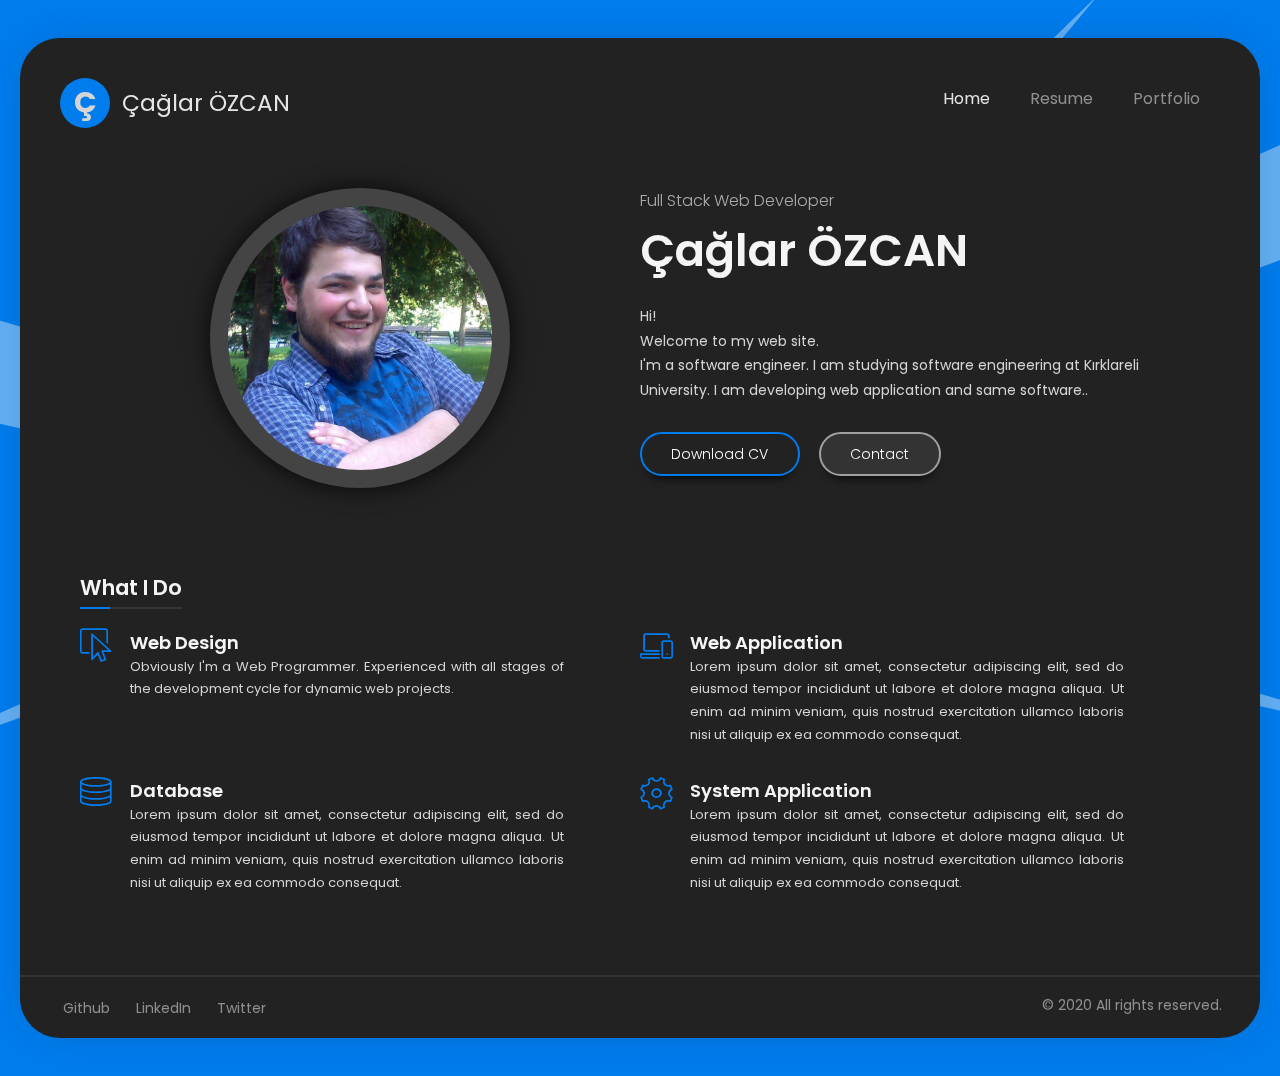
==== commit 9bf210c8: "Add files via upload" ====
--- a/index.html
+++ b/index.html
@@ -46,7 +46,7 @@
 						I'm a software engineer. I am studying software engineering at Kırklareli University. I am developing web application and same software..
 					</p>
 					<p>
-						<a href="#" class="btn btn-primary">Download CV</a>
+						<a href="/Files/cv.pdf" class="btn btn-primary">Download CV</a>
 						<a href="mailto:cglrozcan@gmail.com" class="btn btn-secondery">Contact</a>
 					</p>
 				</div>
@@ -126,7 +126,7 @@
 					<a href="https://github.com/caglarozcan" target="_blank">Github</a>
 				</li>
 				<li>
-					<a href="https://www.instagram.com/cahoocan" target="_blank">Instagram</a>
+					<a href="https://www.linkedin.com/in/caglar-ozcan/" target="_blank">LinkedIn</a>
 				</li>
 				<li>
 					<a href="https://twitter.com/cglrozcn" target="_blank">Twitter</a>
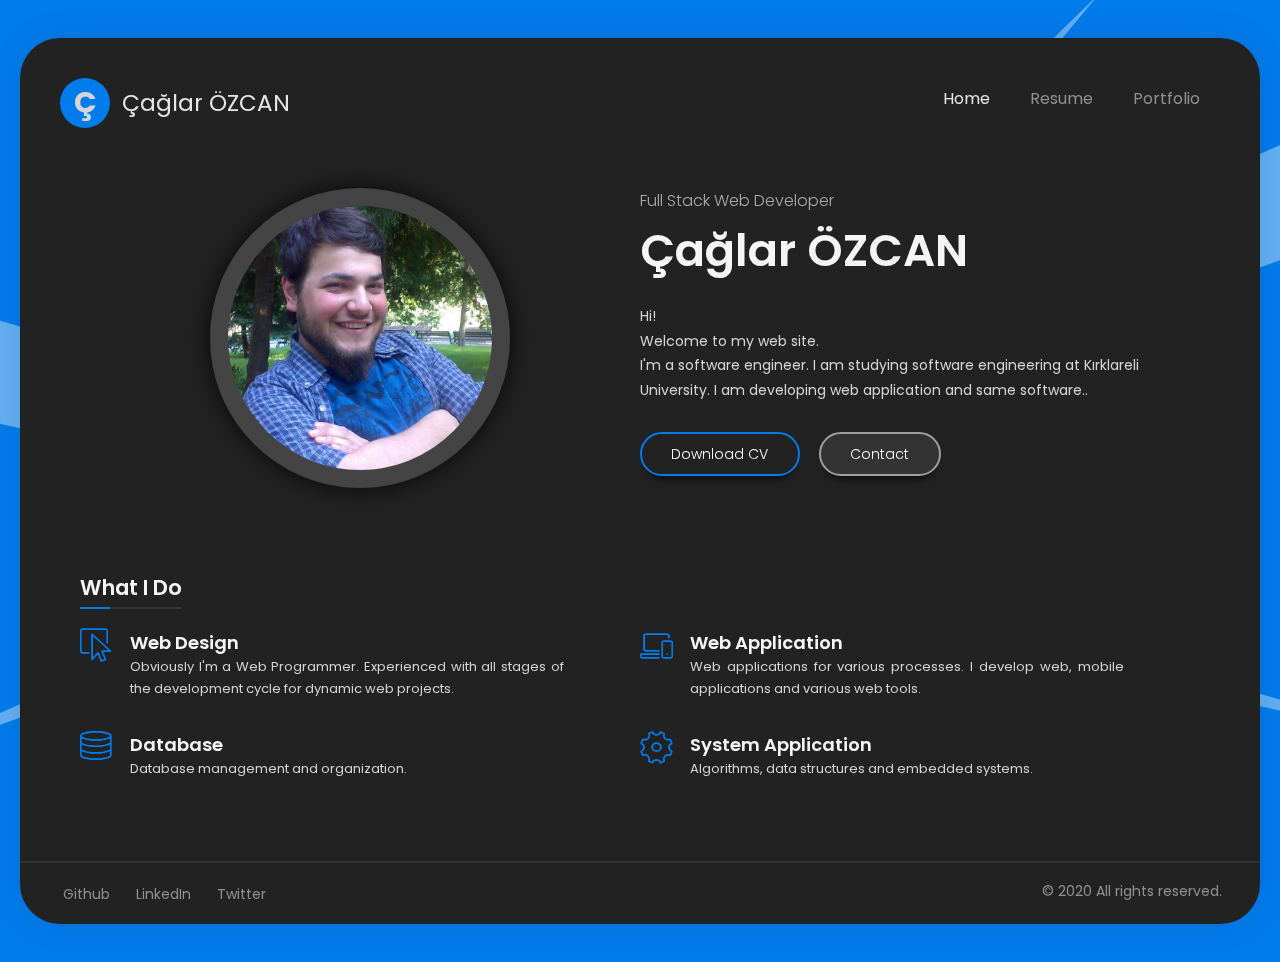
==== commit 3180a615: "Add files via upload" ====
--- a/index.html
+++ b/index.html
@@ -79,7 +79,7 @@
 							<div class="item-content">
 								<h4>Web Application</h4>
 								<p>
-									Lorem ipsum dolor sit amet, consectetur adipiscing elit, sed do eiusmod tempor incididunt ut labore et dolore magna aliqua. Ut enim ad minim veniam, quis nostrud exercitation ullamco laboris nisi ut aliquip ex ea commodo consequat.
+									Web applications for various processes.  I develop web, mobile applications and various web tools.
 								</p>
 							</div>
 						</div>
@@ -94,7 +94,7 @@
 							<div class="item-content">
 								<h4>Database</h4>
 								<p>
-									Lorem ipsum dolor sit amet, consectetur adipiscing elit, sed do eiusmod tempor incididunt ut labore et dolore magna aliqua. Ut enim ad minim veniam, quis nostrud exercitation ullamco laboris nisi ut aliquip ex ea commodo consequat.
+									Database management and organization.
 								</p>
 							</div>
 						</div>
@@ -106,7 +106,7 @@
 							<div class="item-content">
 								<h4>System Application</h4>
 								<p>
-									Lorem ipsum dolor sit amet, consectetur adipiscing elit, sed do eiusmod tempor incididunt ut labore et dolore magna aliqua. Ut enim ad minim veniam, quis nostrud exercitation ullamco laboris nisi ut aliquip ex ea commodo consequat.
+									Algorithms, data structures and embedded systems.
 								</p>
 							</div>
 						</div>
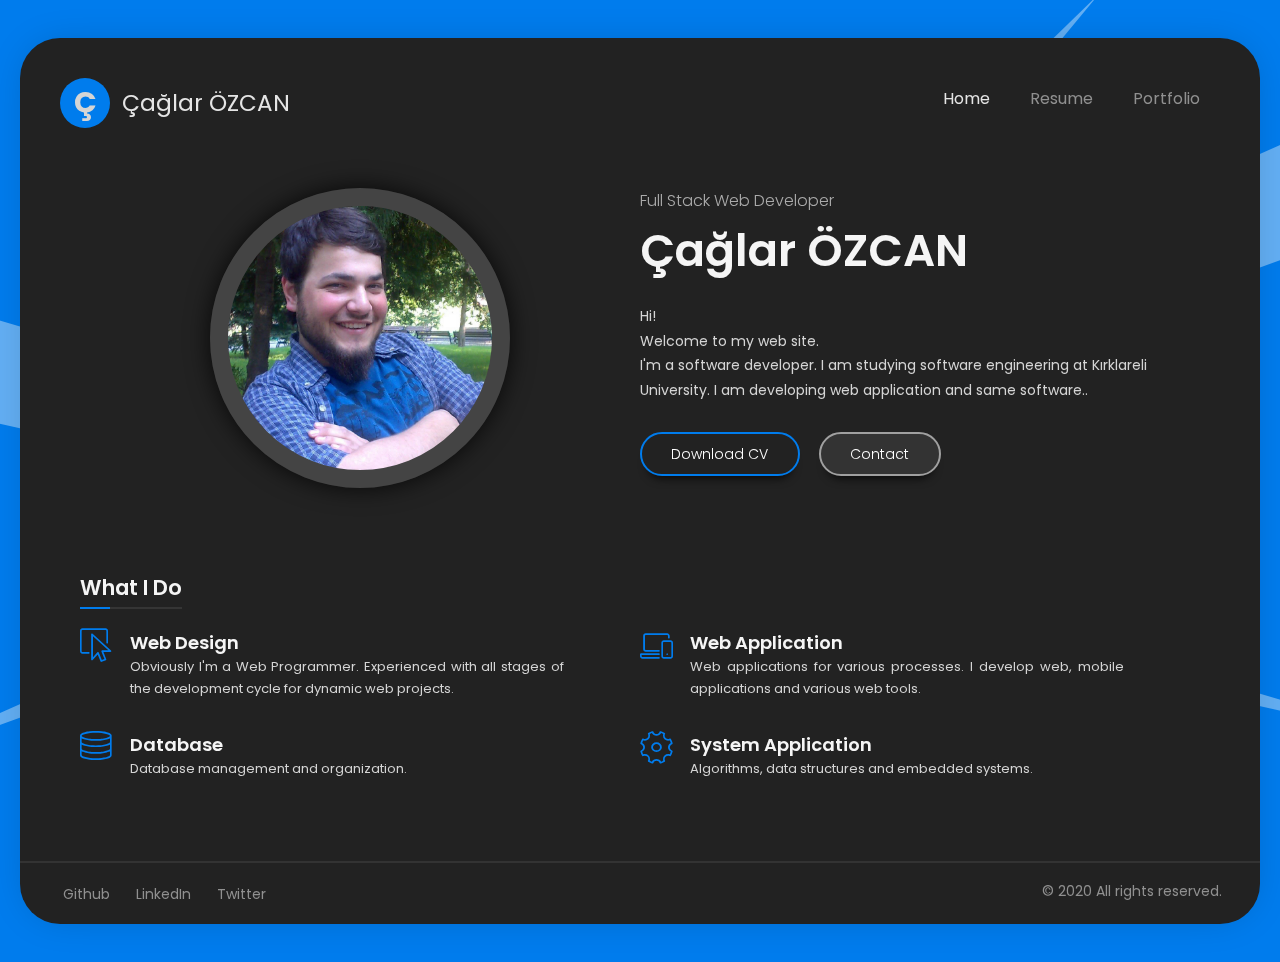
==== commit 27d60102: "Update index.html" ====
--- a/index.html
+++ b/index.html
@@ -43,7 +43,7 @@
 					<p>
 						Hi!<br />
 						Welcome to my web site.<br />
-						I'm a software engineer. I am studying software engineering at Kırklareli University. I am developing web application and same software..
+						I'm a software developer. I am studying software engineering at Kırklareli University. I am developing web application and same software..
 					</p>
 					<p>
 						<a href="/Files/cv.pdf" class="btn btn-primary">Download CV</a>
@@ -142,4 +142,4 @@
 	</div>
 
 </body>
-</html>+</html>
